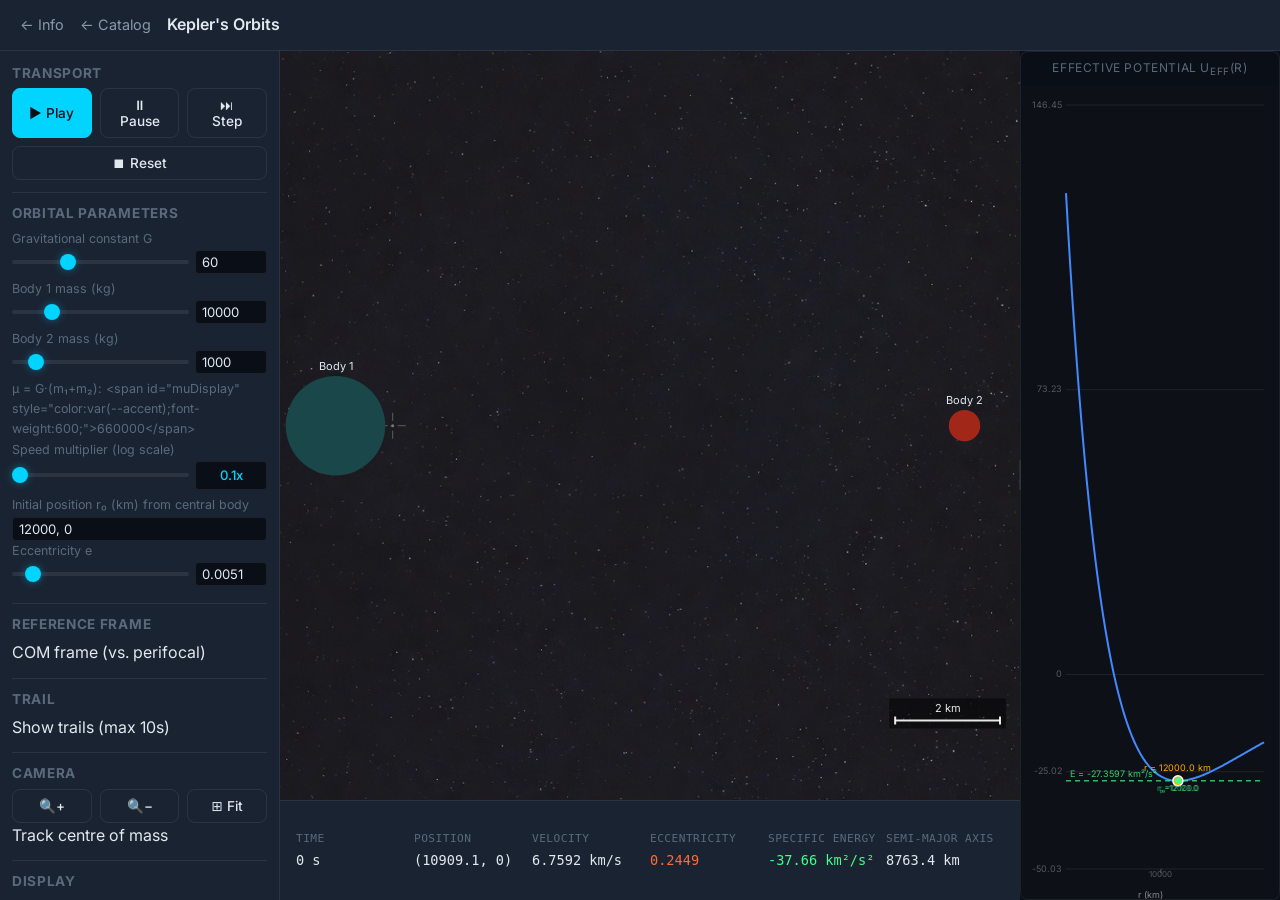
==== simulations/kepler/index.html @ ec0403a5 "initial commit" ====
<!DOCTYPE html>
<html lang="en">
<head>
  <meta charset="utf-8">
  <meta name="viewport" content="width=device-width, initial-scale=1.0">
  <title>Kepler's Orbits — Orbital Mechanics</title>
  <link rel="preconnect" href="https://fonts.googleapis.com">
  <link rel="preconnect" href="https://fonts.gstatic.com" crossorigin>
  <link href="https://fonts.googleapis.com/css2?family=Inter:wght@300;400;500;600;700;800&display=swap" rel="stylesheet">
  <link rel="stylesheet" href="../../css/base.css">
  <link rel="stylesheet" href="../../css/layout.css">
  <link rel="stylesheet" href="../../css/components.css">
  <link rel="icon" type="image/svg+xml" href="data:image/svg+xml,<svg xmlns='http://www.w3.org/2000/svg' viewBox='0 0 100 100'><text y='.9em' font-size='90'>🚀</text></svg>">
  <style>
    .sim-canvas-wrap { cursor: grab; background: var(--bg-primary) url('../../assets/backgrounds/space-bg.jpg') center center / cover no-repeat; }
    .sim-canvas-wrap:active { cursor: grabbing; }
    
    .sim-right-panel {
      display: flex;
      flex-direction: column;
      gap: 8px;
      width: 260px;
      min-width: 100px;
      max-width: 80vw;
      flex-shrink: 0;
      position: relative;
      user-select: none;
    }
    
    /* Drag handle on the left edge of the right panel */
    .ueff-resize-handle {
      position: absolute;
      left: -4px;
      top: 0;
      bottom: 0;
      width: 8px;
      cursor: col-resize;
      z-index: 20;
    }
    .ueff-resize-handle::after {
      content: '';
      position: absolute;
      left: 3px;
      top: 50%;
      transform: translateY(-50%);
      width: 2px;
      height: 30px;
      background: var(--border);
      border-radius: 1px;
    }
    .ueff-resize-handle:hover::after {
      background: var(--accent);
    }
    
    .ueff-canvas-wrap {
      background: var(--bg-primary);
      border: 1px solid var(--border);
      border-radius: var(--radius-sm);
      overflow: hidden;
      flex: 1;
      display: flex;
      flex-direction: column;
    }
    .ueff-canvas-wrap canvas {
      display: block;
      width: 100%;
      flex: 1;
      min-height: 120px;
    }
    .ueff-title {
      font-size: 0.75rem;
      text-transform: uppercase;
      letter-spacing: 0.05em;
      color: var(--text-muted);
      padding: 6px 10px;
      text-align: center;
      flex-shrink: 0;
    }
  </style>
</head>
<body class="sim-page-body">
  <header class="sim-header">
    <a href="info.html" class="back-link">← Info</a>
    <a href="../../index.html" class="back-link">← Catalog</a>
    <span class="sim-header-title">Kepler's Orbits</span>
  </header>

  <div class="sim-main">
    <div class="sim-controls"></div>
    <div class="sim-center">
      <div class="sim-canvas-wrap"><canvas id="simCanvas"></canvas></div>
      <div class="sim-data-bar">
        <div class="data-group"><span class="data-label">Time</span><span class="data-value" id="dTime">0.0 s</span></div>
        <div class="data-group"><span class="data-label">Position</span><span class="data-value" id="dPos">(12000, 0)</span></div>
        <div class="data-group"><span class="data-label">Velocity</span><span class="data-value" id="dVel">0.0000 km/s</span></div>
        <div class="data-group"><span class="data-label">Eccentricity</span><span class="data-value ecc" id="dEcc">0.3000</span></div>
        <div class="data-group"><span class="data-label">Specific Energy</span><span class="data-value energy" id="dEnergy">0.00 km²/s²</span></div>
        <div class="data-group"><span class="data-label">Semi-major Axis</span><span class="data-value" id="dSma">0.0 km</span></div>
      </div>
    </div>

    <div class="sim-right-panel">
      <div class="ueff-resize-handle"></div>
      <div class="ueff-canvas-wrap">
        <div class="ueff-title">Effective Potential U<sub>eff</sub>(r)</div>
        <canvas id="ueffCanvas"></canvas>
      </div>
    </div>
  </div>

  <script type="module" src="script.js"></script>
</body>
</html>
---- css/base.css ----
/* ================================================================
   base.css — Variables, reset, typography, starfield
   Shared across all pages.
   ================================================================ */

:root {
  --bg-primary: #0a0e17;
  --bg-secondary: #1a2332;
  --bg-card: rgba(26, 35, 50, 0.85);
  --accent: #00d4ff;
  --accent-dim: rgba(0, 212, 255, 0.15);
  --secondary: #ff6b35;
  --text-primary: #e0e8f0;
  --text-secondary: #8899aa;
  --text-muted: #5a6a7a;
  --border: rgba(255, 255, 255, 0.08);
  --body-color-1: #ff4444;
  --body-color-2: #4488ff;
  --body-color-3: #44ff88;
  --shadow: 0 8px 32px rgba(0, 0, 0, 0.4);
  --radius: 12px;
  --radius-sm: 8px;
  --transition: 0.3s ease;
  --font: 'Inter', 'Segoe UI', system-ui, -apple-system, sans-serif;
}

* {
  margin: 0;
  padding: 0;
  box-sizing: border-box;
}

html {
  scroll-behavior: smooth;
}

body {
  font-family: var(--font);
  background: var(--bg-primary);
  color: var(--text-primary);
  min-height: 100vh;
  line-height: 1.6;
  overflow-x: hidden;
}

/* ================================================================
   Animated starfield
   ================================================================ */
.stars {
  position: fixed;
  top: 0;
  left: 0;
  width: 100%;
  height: 100%;
  pointer-events: none;
  z-index: 0;
  background-image:
    radial-gradient(1px 1px at 10% 20%, rgba(255, 255, 255, 0.4), transparent),
    radial-gradient(1px 1px at 20% 70%, rgba(255, 255, 255, 0.3), transparent),
    radial-gradient(1.5px 1.5px at 30% 10%, rgba(255, 255, 255, 0.5), transparent),
    radial-gradient(1px 1px at 40% 50%, rgba(255, 255, 255, 0.3), transparent),
    radial-gradient(1.5px 1.5px at 50% 80%, rgba(255, 255, 255, 0.4), transparent),
    radial-gradient(1px 1px at 55% 30%, rgba(255, 255, 255, 0.2), transparent),
    radial-gradient(1.5px 1.5px at 60% 90%, rgba(255, 255, 255, 0.5), transparent),
    radial-gradient(1px 1px at 70% 15%, rgba(255, 255, 255, 0.3), transparent),
    radial-gradient(1px 1px at 75% 55%, rgba(255, 255, 255, 0.2), transparent),
    radial-gradient(1.5px 1.5px at 80% 40%, rgba(255, 255, 255, 0.4), transparent),
    radial-gradient(1px 1px at 85% 75%, rgba(255, 255, 255, 0.3), transparent),
    radial-gradient(1px 1px at 90% 5%, rgba(255, 255, 255, 0.5), transparent),
    radial-gradient(1.5px 1.5px at 95% 60%, rgba(255, 255, 255, 0.3), transparent),
    radial-gradient(1px 1px at 15% 85%, rgba(255, 255, 255, 0.2), transparent),
    radial-gradient(1px 1px at 25% 45%, rgba(255, 255, 255, 0.4), transparent),
    radial-gradient(1px 1px at 35% 95%, rgba(255, 255, 255, 0.3), transparent),
    radial-gradient(1px 1px at 45% 25%, rgba(255, 255, 255, 0.5), transparent),
    radial-gradient(1.5px 1.5px at 65% 65%, rgba(255, 255, 255, 0.2), transparent),
    radial-gradient(1px 1px at 78% 32%, rgba(255, 255, 255, 0.4), transparent),
    radial-gradient(1px 1px at 88% 88%, rgba(255, 255, 255, 0.3), transparent);
  background-size: 200px 200px;
  animation: twinkle 4s ease-in-out infinite alternate;
}

@keyframes twinkle {
  0% { opacity: 0.7; }
  100% { opacity: 1; }
}

/* ================================================================
   Typography
   ================================================================ */
.accent {
  color: var(--accent);
}

.muted {
  font-size: 12px;
  color: #dedede;
}

.small {
  font-size: 12px;
}

kbd {
  display: inline-block;
  padding: 2px 6px;
  background: rgba(255, 255, 255, 0.08);
  border: 1px solid var(--border);
  border-radius: 4px;
  font-family: 'SF Mono', monospace;
  font-size: 0.75rem;
  color: var(--text-secondary);
}
---- css/layout.css ----
/* ================================================================
   layout.css — Page structure: hero, container, grid, header, footer
   ================================================================ */

/* ================================================================
   Hero
   ================================================================ */
.hero {
  position: relative;
  z-index: 1;
  text-align: center;
  padding: 60px 20px 30px;
}

.hero-content h1 {
  font-size: clamp(2rem, 5vw, 3.5rem);
  font-weight: 800;
  letter-spacing: -0.02em;
}

.subtitle {
  color: var(--text-secondary);
  font-size: clamp(1rem, 2vw, 1.2rem);
  margin-top: 10px;
  font-weight: 300;
}

/* ================================================================
   Container
   ================================================================ */
.container {
  position: relative;
  z-index: 1;
  max-width: 1200px;
  margin: 0 auto;
  padding: 0 20px 60px;
}

/* ================================================================
   Toolbar
   ================================================================ */
.toolbar {
  display: flex;
  gap: 12px;
  margin-bottom: 30px;
  flex-wrap: wrap;
}

.search-bar {
  flex: 1;
  min-width: 200px;
  padding: 12px 18px;
  background: var(--bg-secondary);
  border: 1px solid var(--border);
  border-radius: var(--radius-sm);
  color: var(--text-primary);
  font-family: var(--font);
  font-size: 0.95rem;
  outline: none;
  transition: border-color var(--transition);
}

.search-bar::placeholder { color: var(--text-muted); }

.search-bar:focus {
  border-color: var(--accent);
  box-shadow: 0 0 0 2px var(--accent-dim);
}

/* ================================================================
   Simulation Card Grid (catalog)
   ================================================================ */
.sim-grid {
  display: grid;
  grid-template-columns: repeat(auto-fill, minmax(320px, 1fr));
  gap: 24px;
}

.sim-card {
  background: var(--bg-card);
  border: 1px solid var(--border);
  border-radius: var(--radius);
  overflow: hidden;
  transition: transform var(--transition), box-shadow var(--transition);
  backdrop-filter: blur(12px);
  -webkit-backdrop-filter: blur(12px);
}

.sim-card:hover {
  transform: translateY(-4px);
  box-shadow: 0 12px 40px rgba(0, 212, 255, 0.1);
}

.sim-thumb {
  width: 100%;
  height: 180px;
  background: var(--bg-secondary);
  display: flex;
  align-items: center;
  justify-content: center;
  font-size: 3rem;
  border-bottom: 1px solid var(--border);
}

.sim-body { padding: 20px; }

.sim-title {
  font-size: 1.2rem;
  font-weight: 600;
  margin-bottom: 8px;
}

.sim-desc {
  color: var(--text-secondary);
  font-size: 0.9rem;
  margin-bottom: 16px;
  line-height: 1.5;
  display: -webkit-box;
  -webkit-line-clamp: 3;
  -webkit-box-orient: vertical;
  overflow: hidden;
}

.sim-meta {
  display: flex;
  align-items: center;
  justify-content: flex-end;
}

/* ================================================================
   Footer
   ================================================================ */
.footer {
  position: relative;
  z-index: 1;
  border-top: 1px solid var(--border);
  padding: 30px 20px;
  margin-top: 40px;
}

.footer-content {
  max-width: 1200px;
  margin: 0 auto;
  display: flex;
  justify-content: space-between;
  align-items: center;
  flex-wrap: wrap;
  gap: 16px;
}

.footer-links { display: flex; gap: 20px; }

.footer-link {
  color: var(--text-muted);
  text-decoration: none;
  font-size: 0.9rem;
  transition: color var(--transition);
}

.footer-link:hover { color: var(--accent); }

.footer-text {
  color: var(--text-muted);
  font-size: 0.85rem;
}

/* ================================================================
   Simulation Page Layout
   ================================================================ */
.sim-page-body {
  display: flex;
  flex-direction: column;
  height: 100vh;
  overflow: hidden;
}

.sim-header {
  display: flex;
  align-items: center;
  gap: 16px;
  padding: 12px 20px;
  background: var(--bg-secondary);
  border-bottom: 1px solid var(--border);
  flex-shrink: 0;
  z-index: 10;
}

.back-link {
  color: var(--text-secondary);
  text-decoration: none;
  font-size: 0.9rem;
  display: flex;
  align-items: center;
  gap: 6px;
  transition: color var(--transition);
}

.back-link:hover { color: var(--accent); }

.sim-header-title {
  font-size: 1rem;
  font-weight: 600;
  flex: 1;
}

.sim-main {
  flex: 1;
  display: flex;
  min-height: 0;
}

/* Left sidebar */
.sim-controls {
  width: 280px;
  min-width: 280px;
  flex-shrink: 0;
  background: var(--bg-secondary);
  border-right: 1px solid var(--border);
  padding: 12px;
  overflow-y: auto;
  display: flex;
  flex-direction: column;
  gap: 10px;
}

/* Center: canvas + data bar */
.sim-center {
  flex: 1;
  display: flex;
  flex-direction: column;
  min-width: 0;
}

.sim-canvas-wrap {
  flex: 1;
  position: relative;
  min-height: 0;
}

.sim-canvas-wrap canvas {
  display: block;
  width: 100%;
  height: 100%;
}

/* Bottom data bar */
.sim-data-bar {
  flex-shrink: 0;
  height: 100px;
  background: var(--bg-secondary);
  border-top: 1px solid var(--border);
  padding: 8px 16px;
  display: flex;
  align-items: center;
  font-size: 0.82rem;
  font-family: 'SF Mono', 'Fira Code', monospace;
}

.sim-data-bar .data-group {
  display: flex;
  flex-direction: column;
  gap: 2px;
  white-space: nowrap;
  flex: 1 0 0;
  min-width: 0;
}

.sim-data-bar .data-group .data-label {
  color: var(--text-muted);
  font-size: 0.7rem;
  text-transform: uppercase;
  letter-spacing: 0.04em;
}

.sim-data-bar .data-group .data-value {
  color: var(--text-primary);
  font-size: 0.85rem;
  font-variant-numeric: tabular-nums;
}

.sim-data-bar .data-group .data-value.accent { color: var(--accent); }
.sim-data-bar .data-group .data-value.energy { color: #44ff88; }
.sim-data-bar .data-group .data-value.ecc { color: var(--secondary); }

/* ================================================================
   Info page
   ================================================================ */
.info-page {
  max-width: 800px;
  margin: 0 auto;
  padding: 40px 20px;
  position: relative;
  z-index: 1;
}

.info-page h1 {
  font-size: 2rem;
  font-weight: 700;
  margin-bottom: 8px;
}

.info-page .info-subtitle {
  color: var(--text-secondary);
  font-size: 1.1rem;
  margin-bottom: 32px;
}

.info-page h2 {
  font-size: 1.3rem;
  font-weight: 600;
  margin-top: 32px;
  margin-bottom: 12px;
  color: var(--accent);
}

.info-page p {
  color: var(--text-secondary);
  line-height: 1.7;
  margin-bottom: 16px;
}

.info-page ul {
  list-style: none;
  padding: 0;
  margin-bottom: 24px;
}

.info-page ul li {
  padding: 8px 0 8px 24px;
  position: relative;
  color: var(--text-secondary);
}

.info-page ul li::before {
  content: '▸';
  position: absolute;
  left: 0;
  color: var(--accent);
}

/* ================================================================
   Previews
   ================================================================ */
.preview-wrap {
  width: 100%;
  height: 240px;
  background: var(--bg-secondary);
  border-radius: var(--radius);
  margin-bottom: 32px;
  display: flex;
  align-items: center;
  justify-content: center;
  border: 1px solid var(--border);
  overflow: hidden;
}

.preview-wrap canvas {
  width: 100%;
  height: 100%;
}

/* ================================================================
   Responsive
   ================================================================ */
@media (max-width: 600px) {
  .hero { padding: 40px 16px 20px; }
  .sim-grid { grid-template-columns: 1fr; }
  .toolbar { flex-direction: column; }
  .footer-content { flex-direction: column; text-align: center; }
}

@media (max-width: 768px) {
  .sim-main { flex-direction: column; }
  .sim-controls {
    width: 100%;
    max-height: 35vh;
    min-width: 0;
    border-right: none;
    border-bottom: 1px solid var(--border);
  }
  .sim-data-bar {
    height: 80px;
    gap: 12px;
    font-size: 0.75rem;
  }
}
---- css/components.css ----
/* ================================================================
   components.css — Reusable UI: buttons, sliders, inputs, cards
   ================================================================ */

/* ================================================================
   Buttons
   ================================================================ */
.launch-btn {
  padding: 8px 20px;
  background: transparent;
  border: 1px solid var(--accent);
  border-radius: var(--radius-sm);
  color: var(--accent);
  font-family: var(--font);
  font-size: 0.9rem;
  font-weight: 500;
  cursor: pointer;
  transition: all var(--transition);
  text-decoration: none;
  display: inline-block;
}

.launch-btn:hover {
  background: var(--accent);
  color: var(--bg-primary);
  box-shadow: 0 0 20px rgba(0, 212, 255, 0.3);
}

.start-btn {
  display: inline-block;
  padding: 14px 40px;
  background: var(--accent);
  color: var(--bg-primary);
  font-family: var(--font);
  font-size: 1.1rem;
  font-weight: 600;
  border: none;
  border-radius: var(--radius-sm);
  cursor: pointer;
  text-decoration: none;
  transition: all var(--transition);
}

.start-btn:hover {
  box-shadow: 0 0 30px rgba(0, 212, 255, 0.4);
  transform: scale(1.03);
}

.start-btn-wrap {
  text-align: center;
  margin-top: 40px;
}

.btn-group {
  display: flex;
  gap: 8px;
  flex-wrap: wrap;
}

.sim-btn {
  padding: 8px 16px;
  background: transparent;
  border: 1px solid var(--border);
  border-radius: var(--radius-sm);
  color: var(--text-primary);
  font-family: var(--font);
  font-size: 0.85rem;
  font-weight: 500;
  cursor: pointer;
  transition: all var(--transition);
  flex: 1;
  min-width: 60px;
  text-align: center;
}

.sim-btn:hover {
  background: var(--accent-dim);
  border-color: var(--accent);
}

.sim-btn.active {
  background: var(--accent);
  color: var(--bg-primary);
  border-color: var(--accent);
}

.sim-btn.danger:hover {
  background: rgba(255, 68, 68, 0.15);
  border-color: #ff4444;
  color: #ff4444;
}

.sim-btn.warn:hover {
  background: rgba(255, 107, 53, 0.15);
  border-color: var(--secondary);
  color: var(--secondary);
}

/* ================================================================
   Sliders
   ================================================================ */
.control-slider {
  -webkit-appearance: none;
  appearance: none;
  width: 100%;
  height: 4px;
  background: var(--border);
  border-radius: 2px;
  outline: none;
  cursor: pointer;
}

.control-slider::-webkit-slider-thumb {
  -webkit-appearance: none;
  appearance: none;
  width: 16px;
  height: 16px;
  border-radius: 50%;
  background: var(--accent);
  cursor: pointer;
  box-shadow: 0 0 8px rgba(0, 212, 255, 0.4);
}

.control-slider::-moz-range-thumb {
  width: 16px;
  height: 16px;
  border-radius: 50%;
  background: var(--accent);
  cursor: pointer;
  border: none;
}

.param-slider { flex: 1; }

/* ================================================================
   Parameter rows (slider + input combo)
   ================================================================ */
.param-label {
  font-size: 0.78rem;
  color: var(--text-muted);
  margin-bottom: 1px;
}

.param-row {
  display: flex;
  gap: 6px;
  align-items: center;
  margin-bottom: 5px;
}

.param-input {
  width: 72px;
  padding: 3px 6px;
  background: var(--bg-primary);
  border: 1px solid var(--border);
  border-radius: 4px;
  color: var(--text-primary);
  font-family: var(--font);
  font-size: 0.82rem;
}

.param-val {
  font-size: 0.82rem;
  min-width: 36px;
  color: var(--accent);
  font-weight: 500;
}

/* ================================================================
   Control groups (in left sidebar)
   ================================================================ */
.sim-controls h3 {
  font-size: 0.85rem;
  text-transform: uppercase;
  letter-spacing: 0.05em;
  color: var(--text-muted);
  margin-bottom: 4px;
}

.control-group {
  padding-bottom: 12px;
  border-bottom: 1px solid var(--border);
}

.control-group:last-child {
  border-bottom: none;
}

.control-label {
  display: block;
  font-size: 0.82rem;
  color: var(--text-secondary);
  margin-bottom: 4px;
}

/* ================================================================
   Preset badges
   ================================================================ */
.preset-badge {
  display: inline-block;
  padding: 3px 8px;
  border-radius: 4px;
  font-size: 0.72rem;
  font-weight: 500;
  background: var(--accent-dim);
  color: var(--accent);
  cursor: pointer;
  transition: all 0.2s;
  border: 1px solid transparent;
}

.preset-badge:hover { border-color: var(--accent); }

/* ================================================================
   COM marker (canvas overlay)
   ================================================================ */
.com-marker {
  fill: none;
  stroke: rgba(160, 160, 160, 0.5);
  stroke-width: 1;
}

/* ================================================================
   Data panel (legacy, kept for compatibility)
   ================================================================ */
.data-panel {
  font-size: 0.8rem;
  font-family: 'SF Mono', 'Fira Code', monospace;
  line-height: 1.7;
}

.data-panel .data-row {
  display: flex;
  justify-content: space-between;
  padding: 2px 0;
}

.data-panel .data-label { color: var(--text-muted); }
.data-panel .data-value { color: var(--text-primary); font-weight: 500; }
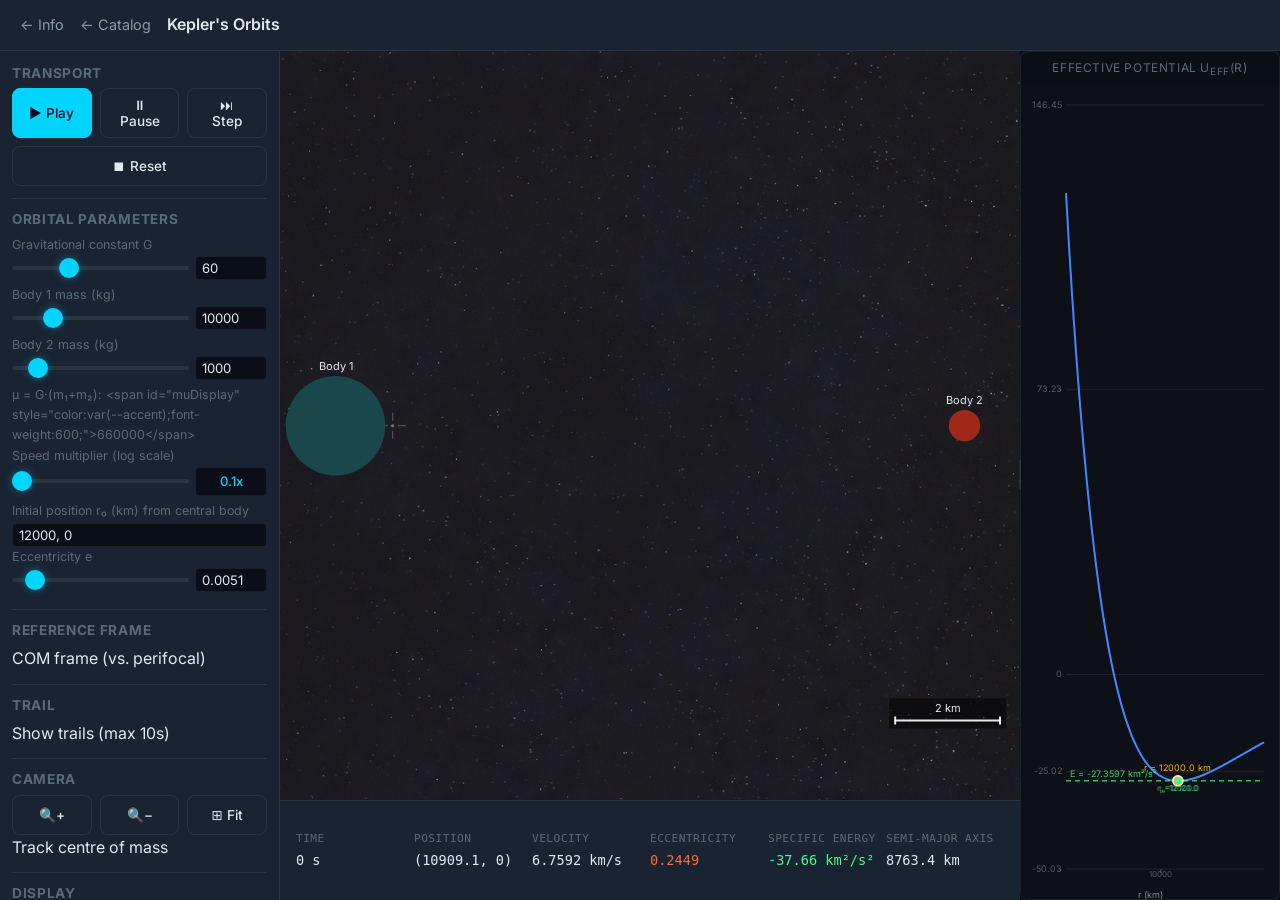
==== commit ae1dc6c8: "Enhance phone compatibility across simulations and CSS" ====
--- a/simulations/kepler/index.html
+++ b/simulations/kepler/index.html
@@ -86,6 +86,7 @@
   </header>
 
   <div class="sim-main">
+    <button class="sidebar-toggle-btn" id="sidebarToggleBtn" title="Toggle sidebar">☰ Controls <span>▼</span></button>
     <div class="sim-controls"></div>
     <div class="sim-center">
       <div class="sim-canvas-wrap"><canvas id="simCanvas"></canvas></div>
--- a/css/layout.css
+++ b/css/layout.css
@@ -362,25 +362,128 @@
 /* ================================================================
    Responsive
    ================================================================ */
-@media (max-width: 600px) {
-  .hero { padding: 40px 16px 20px; }
-  .sim-grid { grid-template-columns: 1fr; }
+@media (max-width: 900px) {
+  .sim-grid { grid-template-columns: repeat(auto-fill, minmax(260px, 1fr)); gap: 16px; }
+}
+
+@media (max-width: 768px) {
+  .hero { padding: 50px 16px 24px; }
+  .hero-content h1 { font-size: clamp(1.6rem, 6vw, 2.5rem); }
+  .subtitle { font-size: clamp(0.85rem, 2.5vw, 1rem); }
+  .container { padding: 0 12px 40px; }
+  .sim-grid { grid-template-columns: 1fr; gap: 14px; }
   .toolbar { flex-direction: column; }
   .footer-content { flex-direction: column; text-align: center; }
-}
-
-@media (max-width: 768px) {
+
+  /* Simulation page: stack layout */
+  .sim-page-body { height: 100dvh; }
+  .sim-header { padding: 10px 12px; gap: 10px; flex-wrap: wrap; }
+  .sim-header-title { font-size: 0.9rem; }
+  .back-link { font-size: 0.8rem; padding: 4px 0; }
   .sim-main { flex-direction: column; }
   .sim-controls {
     width: 100%;
-    max-height: 35vh;
+    max-height: 30vh;
     min-width: 0;
     border-right: none;
     border-bottom: 1px solid var(--border);
+    padding: 8px;
+    gap: 8px;
+    flex-shrink: 0;
   }
+  .sim-canvas-wrap { min-height: 200px; }
   .sim-data-bar {
-    height: 80px;
-    gap: 12px;
-    font-size: 0.75rem;
+    height: auto;
+    min-height: 60px;
+    gap: 8px;
+    font-size: 0.7rem;
+    padding: 6px 8px;
+    overflow-x: auto;
+    flex-wrap: wrap;
   }
-}+  .sim-data-bar .data-group { flex: 0 0 auto; }
+  .sim-data-bar .data-group .data-label { font-size: 0.6rem; }
+  .sim-data-bar .data-group .data-value { font-size: 0.72rem; }
+
+  /* Info page */
+  .info-page { padding: 20px 14px; }
+  .info-page h1 { font-size: 1.5rem; }
+  .info-page h2 { font-size: 1.1rem; }
+  .info-page .info-subtitle { font-size: 0.95rem; }
+  .preview-wrap { height: 160px; margin-bottom: 20px; }
+
+  /* Right panel (kepler / ueff) */
+  .sim-right-panel {
+    width: 100% !important;
+    max-width: 100% !important;
+    min-width: 0 !important;
+    border-left: none !important;
+    border-top: 1px solid var(--border);
+    max-height: 40vh;
+  }
+  .ueff-3d-wrap { min-height: 150px; }
+  .ueff-bar-wrap { height: 100px; min-height: 60px; }
+  .ueff-controls { padding: 4px 6px; gap: 4px; }
+  .ueff-controls label { font-size: 0.5rem; }
+
+  /* Collapsible sidebar toggle button */
+  .sidebar-toggle-btn {
+    display: flex !important;
+    align-items: center;
+    justify-content: center;
+    width: 100%;
+    padding: 6px 12px;
+    background: var(--bg-secondary);
+    border: 1px solid var(--border);
+    border-radius: var(--radius-sm);
+    color: var(--text-secondary);
+    font-family: var(--font);
+    font-size: 0.8rem;
+    cursor: pointer;
+    transition: all var(--transition);
+    text-transform: uppercase;
+    letter-spacing: 0.04em;
+    margin-bottom: 4px;
+  }
+  .sidebar-toggle-btn:hover { color: var(--accent); border-color: var(--accent); }
+  .sim-controls.collapsed { max-height: 0 !important; overflow: hidden; padding: 0 !important; border: none; }
+}
+
+@media (max-width: 480px) {
+  .hero { padding: 36px 12px 18px; }
+  .hero-content h1 { font-size: 1.4rem; }
+  .subtitle { font-size: 0.8rem; margin-top: 6px; }
+  .container { padding: 0 8px 30px; }
+  .sim-thumb { height: 120px; font-size: 2.2rem; }
+  .sim-body { padding: 14px; }
+  .sim-title { font-size: 1rem; }
+  .sim-desc { font-size: 0.8rem; }
+  .sim-grid { gap: 12px; }
+  .search-bar { padding: 10px 14px; font-size: 0.85rem; }
+  .footer { padding: 20px 12px; margin-top: 24px; }
+  .footer-links { gap: 14px; }
+  .footer-link, .footer-text { font-size: 0.75rem; }
+
+  /* Simulation page */
+  .sim-header { padding: 8px 10px; gap: 6px; }
+  .sim-header-title { font-size: 0.8rem; }
+  .sim-controls { max-height: 25vh; padding: 6px; }
+  .sim-data-bar { gap: 6px; padding: 4px 6px; }
+  .sim-data-bar .data-group .data-label { font-size: 0.55rem; }
+  .sim-data-bar .data-group .data-value { font-size: 0.65rem; }
+  .sim-canvas-wrap { min-height: 180px; }
+
+  /* Info page */
+  .info-page { padding: 16px 10px; }
+  .info-page h1 { font-size: 1.3rem; }
+  .info-page h2 { font-size: 1rem; margin-top: 20px; }
+  .preview-wrap { height: 130px; }
+  .start-btn { padding: 12px 28px; font-size: 1rem; }
+  .start-btn-wrap { margin-top: 24px; }
+}
+
+/* Default hidden, shown via media query */
+.sidebar-toggle-btn { display: none; }
+
+/* Prevent zoom on double-tap in simulation canvases */
+.sim-canvas-wrap { touch-action: manipulation; }
--- a/css/components.css
+++ b/css/components.css
@@ -18,9 +18,18 @@
   transition: all var(--transition);
   text-decoration: none;
   display: inline-block;
+  min-height: 44px;
+  display: inline-flex;
+  align-items: center;
 }
 
 .launch-btn:hover {
+  background: var(--accent);
+  color: var(--bg-primary);
+  box-shadow: 0 0 20px rgba(0, 212, 255, 0.3);
+}
+
+.launch-btn:active {
   background: var(--accent);
   color: var(--bg-primary);
   box-shadow: 0 0 20px rgba(0, 212, 255, 0.3);
@@ -39,9 +48,18 @@
   cursor: pointer;
   text-decoration: none;
   transition: all var(--transition);
+  min-height: 48px;
+  display: inline-flex;
+  align-items: center;
+  justify-content: center;
 }
 
 .start-btn:hover {
+  box-shadow: 0 0 30px rgba(0, 212, 255, 0.4);
+  transform: scale(1.03);
+}
+
+.start-btn:active {
   box-shadow: 0 0 30px rgba(0, 212, 255, 0.4);
   transform: scale(1.03);
 }
@@ -71,9 +89,18 @@
   flex: 1;
   min-width: 60px;
   text-align: center;
+  min-height: 40px;
+  display: inline-flex;
+  align-items: center;
+  justify-content: center;
 }
 
 .sim-btn:hover {
+  background: var(--accent-dim);
+  border-color: var(--accent);
+}
+
+.sim-btn:active {
   background: var(--accent-dim);
   border-color: var(--accent);
 }
@@ -90,7 +117,19 @@
   color: #ff4444;
 }
 
+.sim-btn.danger:active {
+  background: rgba(255, 68, 68, 0.15);
+  border-color: #ff4444;
+  color: #ff4444;
+}
+
 .sim-btn.warn:hover {
+  background: rgba(255, 107, 53, 0.15);
+  border-color: var(--secondary);
+  color: var(--secondary);
+}
+
+.sim-btn.warn:active {
   background: rgba(255, 107, 53, 0.15);
   border-color: var(--secondary);
   color: var(--secondary);
@@ -113,8 +152,8 @@
 .control-slider::-webkit-slider-thumb {
   -webkit-appearance: none;
   appearance: none;
-  width: 16px;
-  height: 16px;
+  width: 20px;
+  height: 20px;
   border-radius: 50%;
   background: var(--accent);
   cursor: pointer;
@@ -122,8 +161,8 @@
 }
 
 .control-slider::-moz-range-thumb {
-  width: 16px;
-  height: 16px;
+  width: 20px;
+  height: 20px;
   border-radius: 50%;
   background: var(--accent);
   cursor: pointer;
@@ -177,6 +216,49 @@
   margin-bottom: 4px;
 }
 
+/* ================================================================
+   Mobile-specific enhancements
+   ================================================================ */
+@media (max-width: 768px) {
+  .sim-btn {
+    padding: 10px 12px;
+    font-size: 0.8rem;
+    min-height: 44px;
+  }
+  .btn-group { gap: 6px; }
+  .control-slider { height: 6px; }
+  .control-slider::-webkit-slider-thumb {
+    width: 24px;
+    height: 24px;
+  }
+  .control-slider::-moz-range-thumb {
+    width: 24px;
+    height: 24px;
+  }
+  .sim-controls h3 { font-size: 0.78rem; }
+  .control-label { font-size: 0.75rem; }
+  .param-input { font-size: 0.75rem; min-height: 36px; }
+  .sim-controls { gap: 6px; }
+  .control-group { padding-bottom: 8px; }
+}
+
+@media (max-width: 480px) {
+  .sim-btn {
+    padding: 10px 8px;
+    font-size: 0.75rem;
+    min-height: 44px;
+  }
+  .btn-group { gap: 4px; }
+  .control-slider::-webkit-slider-thumb {
+    width: 28px;
+    height: 28px;
+  }
+  .control-slider::-moz-range-thumb {
+    width: 28px;
+    height: 28px;
+  }
+}
+
 .control-group {
   padding-bottom: 12px;
   border-bottom: 1px solid var(--border);
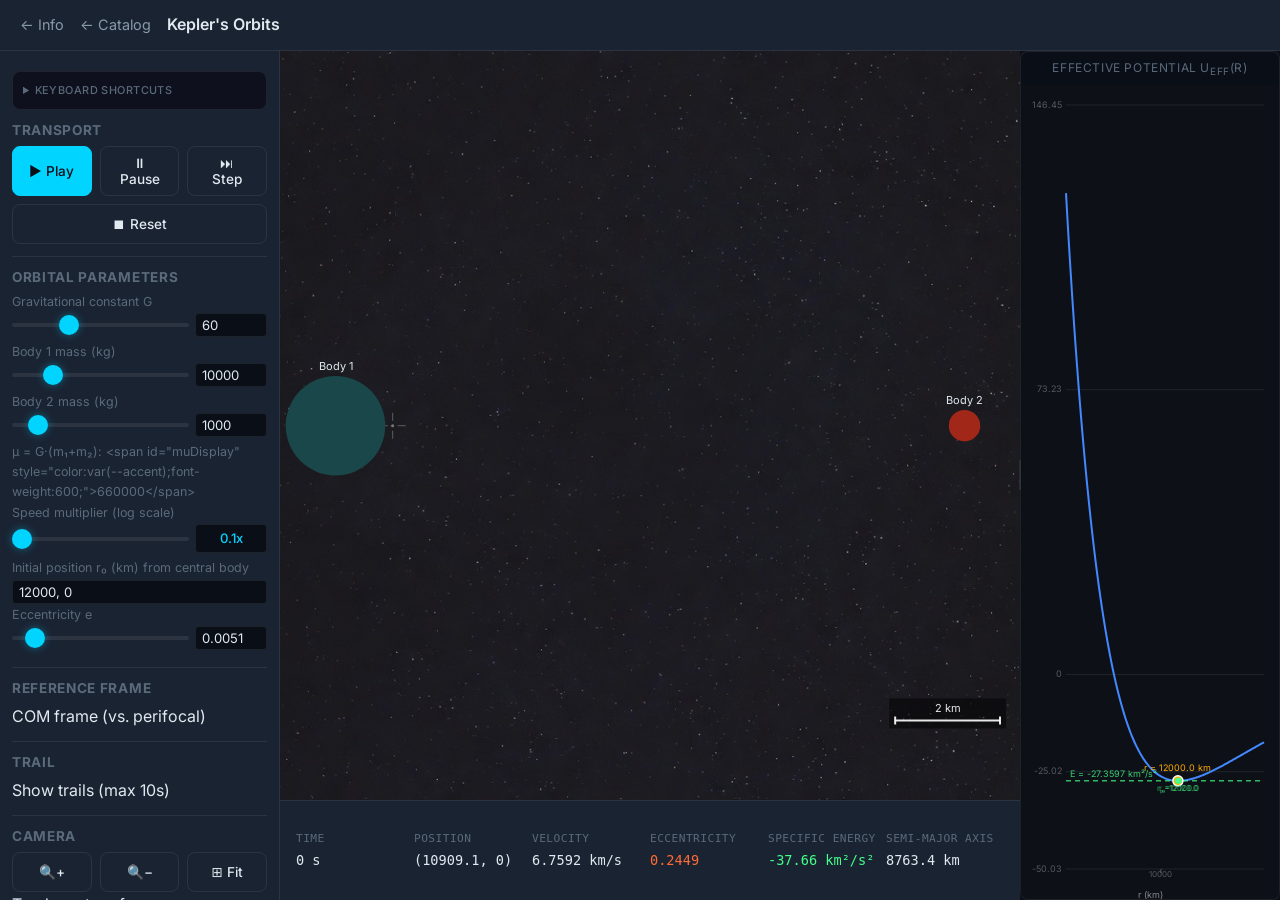
==== commit a0533087: "3d improved engine" ====
--- a/simulations/kepler/index.html
+++ b/simulations/kepler/index.html
@@ -87,7 +87,9 @@
 
   <div class="sim-main">
     <button class="sidebar-toggle-btn" id="sidebarToggleBtn" title="Toggle sidebar">☰ Controls <span>▼</span></button>
-    <div class="sim-controls"></div>
+    <div class="sim-controls">
+      <div id="shortcutLegend"></div>
+    </div>
     <div class="sim-center">
       <div class="sim-canvas-wrap"><canvas id="simCanvas"></canvas></div>
       <div class="sim-data-bar">
--- a/css/components.css
+++ b/css/components.css
@@ -318,4 +318,54 @@
 }
 
 .data-panel .data-label { color: var(--text-muted); }
-.data-panel .data-value { color: var(--text-primary); font-weight: 500; }+.data-panel .data-value { color: var(--text-primary); font-weight: 500; }
+
+/* ================================================================
+   Shortcut legend (collapsible keyboard shortcut panel)
+   ================================================================ */
+.shortcut-legend {
+  margin-top: 8px;
+  padding: 8px 10px;
+  background: rgba(10, 10, 20, 0.7);
+  border: 1px solid var(--border);
+  border-radius: var(--radius-sm);
+  font-size: 0.72rem;
+  color: var(--text-secondary);
+  max-width: 360px;
+}
+
+.shortcut-legend summary {
+  cursor: pointer;
+  font-weight: 500;
+  color: var(--text-muted);
+  text-transform: uppercase;
+  letter-spacing: 0.04em;
+  font-size: 0.68rem;
+  padding: 2px 0;
+}
+
+.shortcut-legend summary:hover {
+  color: var(--accent);
+}
+
+.shortcut-legend ul {
+  list-style: none;
+  padding: 4px 0 0 0;
+  margin: 0;
+}
+
+.shortcut-legend ul li {
+  padding: 1px 0;
+  line-height: 1.5;
+}
+
+.shortcut-legend kbd {
+  display: inline-block;
+  padding: 1px 5px;
+  background: rgba(255, 255, 255, 0.1);
+  border: 1px solid rgba(255, 255, 255, 0.15);
+  border-radius: 3px;
+  font-family: 'SF Mono', 'Fira Code', monospace;
+  font-size: 0.68rem;
+  color: var(--text-primary);
+}
